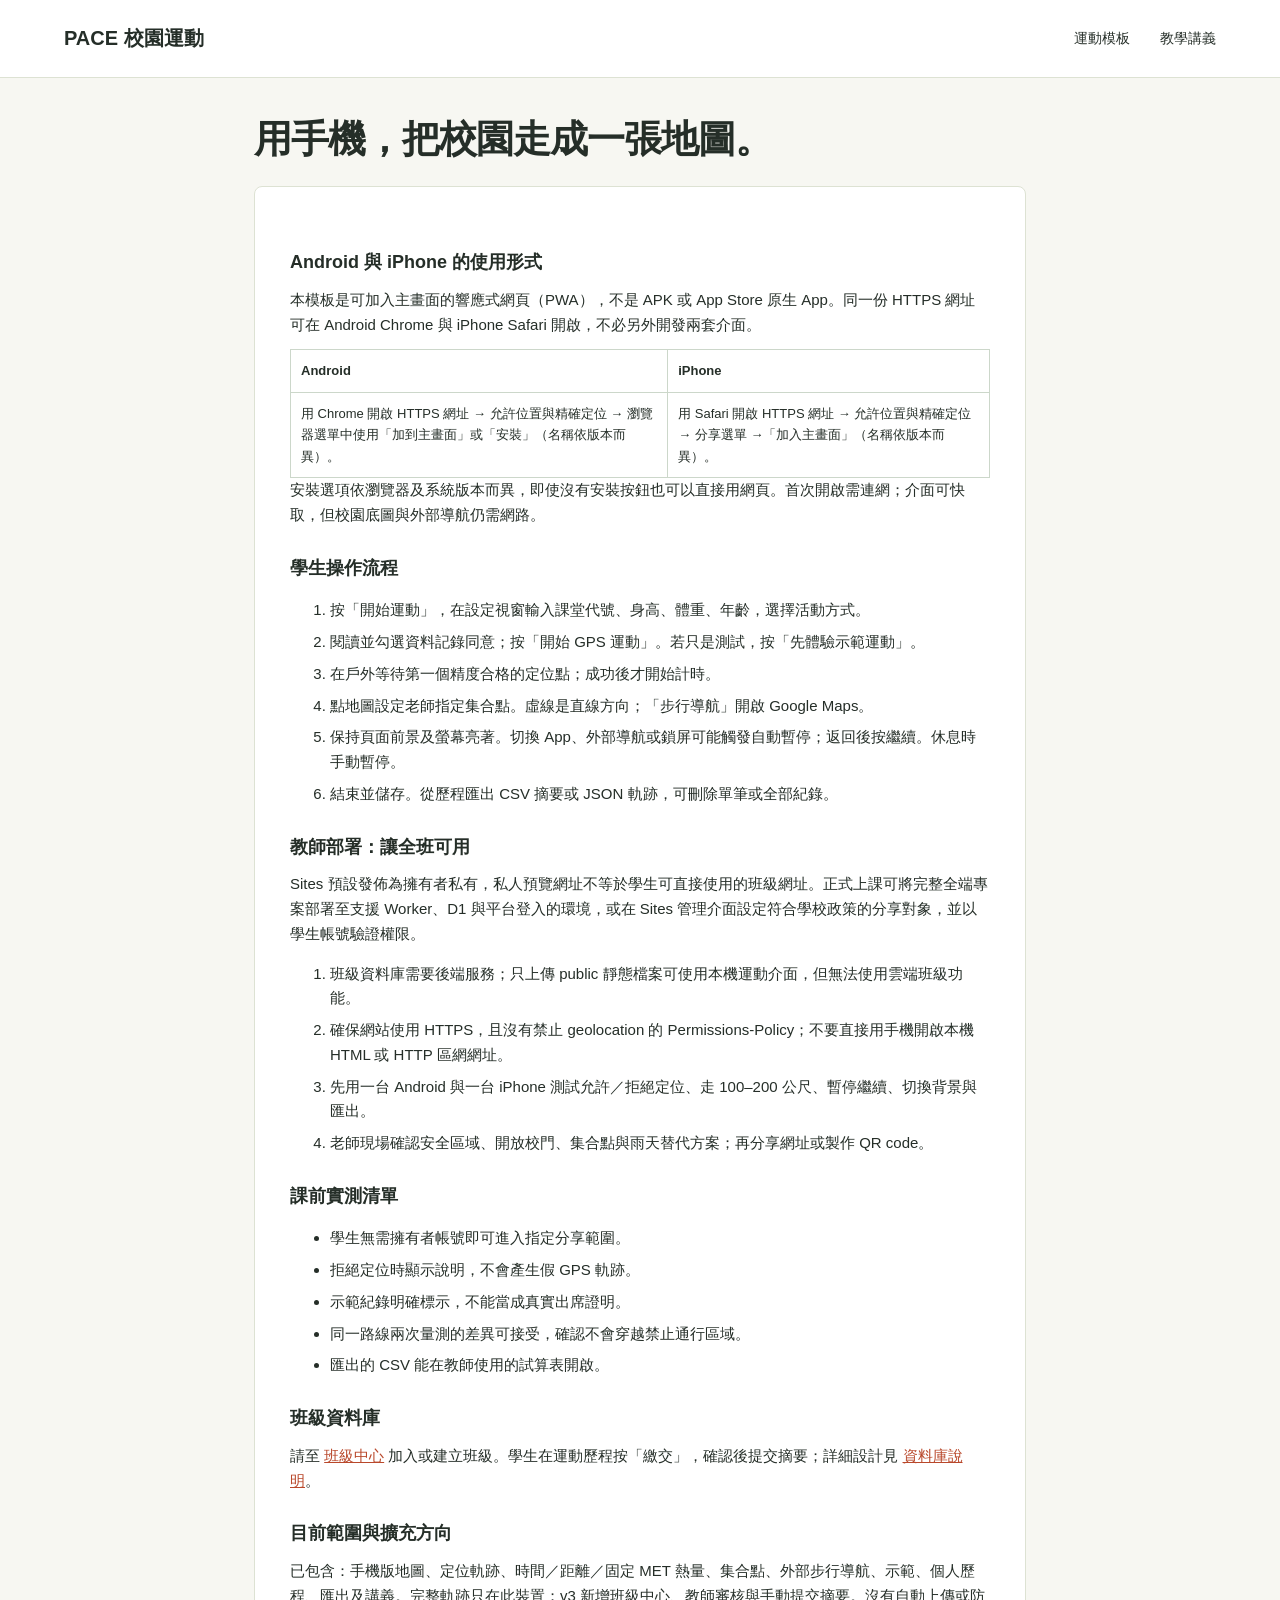
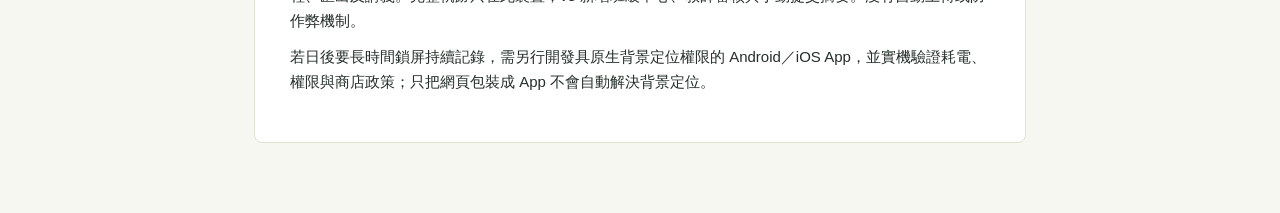
==== guide.html @ bc10df98 "Initial commit" ====
<!doctype html><html lang="zh-Hant"><head><meta charset="utf-8"><meta name="viewport" content="width=device-width,initial-scale=1"><link rel="stylesheet" href="document.css"><title>手機使用與部署說明｜校園動起來</title></head><body><header><a class="brand" href="./">PACE 校園運動</a><nav><a href="./">運動模板</a><a href="handout.html">教學講義</a></nav></header><main class="doc"><h1>用手機，把校園走成一張地圖。</h1><article><h2>Android 與 iPhone 的使用形式</h2><p>本模板是可加入主畫面的響應式網頁（PWA），不是 APK 或 App Store 原生 App。同一份 HTTPS 網址可在 Android Chrome 與 iPhone Safari 開啟，不必另外開發兩套介面。</p><table><tr><th>Android</th><th>iPhone</th></tr><tr><td>用 Chrome 開啟 HTTPS 網址 → 允許位置與精確定位 → 瀏覽器選單中使用「加到主畫面」或「安裝」（名稱依版本而異）。</td><td>用 Safari 開啟 HTTPS 網址 → 允許位置與精確定位 → 分享選單 →「加入主畫面」（名稱依版本而異）。</td></tr></table><p>安裝選項依瀏覽器及系統版本而異，即使沒有安裝按鈕也可以直接用網頁。首次開啟需連網；介面可快取，但校園底圖與外部導航仍需網路。</p><h2>學生操作流程</h2><ol><li>按「開始運動」，在設定視窗輸入課堂代號、身高、體重、年齡，選擇活動方式。</li><li>閱讀並勾選資料記錄同意；按「開始 GPS 運動」。若只是測試，按「先體驗示範運動」。</li><li>在戶外等待第一個精度合格的定位點；成功後才開始計時。</li><li>點地圖設定老師指定集合點。虛線是直線方向；「步行導航」開啟 Google Maps。</li><li>保持頁面前景及螢幕亮著。切換 App、外部導航或鎖屏可能觸發自動暫停；返回後按繼續。休息時手動暫停。</li><li>結束並儲存。從歷程匯出 CSV 摘要或 JSON 軌跡，可刪除單筆或全部紀錄。</li></ol><h2>教師部署：讓全班可用</h2><p>Sites 預設發佈為擁有者私有，私人預覽網址不等於學生可直接使用的班級網址。正式上課可將完整全端專案部署至支援 Worker、D1 與平台登入的環境，或在 Sites 管理介面設定符合學校政策的分享對象，並以學生帳號驗證權限。</p><ol><li>班級資料庫需要後端服務；只上傳 public 靜態檔案可使用本機運動介面，但無法使用雲端班級功能。</li><li>確保網站使用 HTTPS，且沒有禁止 geolocation 的 Permissions-Policy；不要直接用手機開啟本機 HTML 或 HTTP 區網網址。</li><li>先用一台 Android 與一台 iPhone 測試允許／拒絕定位、走 100–200 公尺、暫停繼續、切換背景與匯出。</li><li>老師現場確認安全區域、開放校門、集合點與雨天替代方案；再分享網址或製作 QR code。</li></ol><h2>課前實測清單</h2><ul><li>學生無需擁有者帳號即可進入指定分享範圍。</li><li>拒絕定位時顯示說明，不會產生假 GPS 軌跡。</li><li>示範紀錄明確標示，不能當成真實出席證明。</li><li>同一路線兩次量測的差異可接受，確認不會穿越禁止通行區域。</li><li>匯出的 CSV 能在教師使用的試算表開啟。</li></ul><h2>班級資料庫</h2><p>請至 <a href="classroom.html">班級中心</a> 加入或建立班級。學生在運動歷程按「繳交」，確認後提交摘要；詳細設計見 <a href="database.html">資料庫說明</a>。</p><h2>目前範圍與擴充方向</h2><p>已包含：手機版地圖、定位軌跡、時間／距離／固定 MET 熱量、集合點、外部步行導航、示範、個人歷程、匯出及講義。完整軌跡只在此裝置；v3 新增班級中心、教師審核與手動提交摘要。沒有自動上傳或防作弊機制。</p><p>若日後要長時間鎖屏持續記錄，需另行開發具原生背景定位權限的 Android／iOS App，並實機驗證耗電、權限與商店政策；只把網頁包裝成 App 不會自動解決背景定位。</p></article></main></body></html>
---- document.css ----
:root{--ink:#183e36;--muted:#697a74;--green:#155b49;--lime:#d9efaa;--border:#dde4df}*{box-sizing:border-box}html{scroll-behavior:smooth}body{margin:0;background:#f5f6f1;color:var(--ink);font:15px/1.65 -apple-system,BlinkMacSystemFont,"Noto Sans TC",sans-serif}button,input,select{font:inherit}button,a,input,select{-webkit-tap-highlight-color:transparent}a{color:inherit;text-decoration:none}button{cursor:pointer;border:1px solid var(--border);border-radius:9px;background:white;color:var(--ink);padding:10px 14px;font-weight:600}button:hover{background:#edf2e9}button:disabled{opacity:.4;cursor:default}button:focus-visible,a:focus-visible,input:focus-visible,select:focus-visible{outline:3px solid #86b888;outline-offset:3px}header{height:92px;border-bottom:1px solid var(--border);display:flex;align-items:center;justify-content:space-between;gap:28px;padding:0 5vw;background:#fff}.brand{display:flex;align-items:center;gap:12px;font-size:20px;font-weight:750}.brand small{display:block;font-size:9px;letter-spacing:1.8px;color:var(--muted)}.brandmark{width:43px;height:43px;background:var(--green);color:var(--lime);display:grid;place-items:center;border-radius:14px;font-size:32px}nav{display:flex;gap:30px;font-size:14px}nav a:hover{text-decoration:underline}.tag{font-size:11px;border:1px solid var(--border);border-radius:20px;padding:4px 10px;white-space:nowrap}main{max-width:1440px;margin:auto;padding:35px 5vw 0}.intro{display:flex;justify-content:space-between;gap:30px;align-items:center;margin-bottom:30px}.eyebrow{font-size:10px;letter-spacing:2px;font-weight:750;color:#678577;margin:0 0 8px}h1{font-size:clamp(25px,3vw,38px);letter-spacing:-1px;line-height:1.4;margin:0 0 10px}p{margin:0 0 12px}.intro p:not(.eyebrow){color:var(--muted);font-size:14px}.lesson{border-left:3px solid #a6c97a;padding-left:18px;min-width:230px}.lesson span,.lesson small{display:block;font-size:11px;color:var(--muted)}.lesson strong{display:block;font-size:19px;margin:3px 0}.workspace{display:grid;grid-template-columns:310px minmax(0,1fr);gap:22px;align-items:start}.panel{background:white;border:1px solid var(--border);border-radius:16px;padding:24px}.sectiontitle{display:flex;align-items:center;gap:10px;margin-bottom:22px}h2{font-size:18px;margin:0;font-weight:700}.sectiontitle .tag,.sectiontitle .smallbutton{margin-left:auto}.step{font-size:10px;font-weight:700;background:#eef2e9;padding:3px 8px;border-radius:5px}.setup{padding:22px}fieldset{border:0;padding:0;margin:0}label{display:block;font-size:13px;font-weight:600;margin-bottom:15px}label>span{font-size:10px;font-weight:400;color:var(--muted);margin-left:4px}input:not([type=checkbox]),select{width:100%;display:block;border:1px solid var(--border);background:#fafbf8;border-radius:8px;padding:10px 12px;color:var(--ink);margin-top:6px;min-height:44px}input:disabled,select:disabled{opacity:.6}.two{display:grid;grid-template-columns:1fr 1fr;gap:12px}.check{display:flex;align-items:flex-start;gap:6px;margin-top:18px}.check input{margin-top:4px;width:16px;height:16px;accent-color:var(--green)}.check span{font-size:11px;line-height:1.7}.primary{width:100%;background:var(--green);color:white;border-color:var(--green);padding:13px}.primary:hover{background:#0e493a}.controls{display:flex;gap:8px;margin-top:10px}.controls button{flex:1;font-size:12px;padding:10px 4px}.textbutton{display:block;padding:12px 0;border:0;background:none;font-size:11px;color:#5e776b;font-weight:500}.fine{font-size:10px;color:var(--muted);line-height:1.8}.hint{padding:14px;background:#f2f5e9;border-radius:9px;margin-top:18px}.hint strong{font-size:12px}.hint p{font-size:11px;color:var(--muted);margin:5px 0 0}.mapcard{padding:0;overflow:hidden}.mapheading{display:flex;justify-content:space-between;align-items:center;padding:18px 22px}.mapheading .eyebrow{font-size:8px;margin-bottom:3px}.mapheading h2{font-size:16px}.status{font-size:11px;background:#f1f4ec;padding:5px 10px;border-radius:20px}#map{height:358px;background:#e7ecdf;z-index:1}.maptoolbar{display:flex;gap:6px;padding:10px 16px;border-bottom:1px solid var(--border)}.maptoolbar button{font-size:11px;padding:6px 10px}.mapnote{display:flex;gap:8px;align-items:center;padding:12px 18px;font-size:11px;color:var(--muted);flex-wrap:wrap}.mapnote a{margin-left:auto;color:var(--green);font-weight:700}.dot{background:#78a34f;border-radius:50%;width:7px;height:7px}.metrics{display:grid;grid-template-columns:repeat(4,1fr);gap:10px;margin-top:16px}.metrics article{background:white;border:1px solid var(--border);border-radius:12px;padding:17px 15px}.metrics article>span{font-size:11px;color:var(--muted)}.metrics strong{display:block;font-size:30px;font-weight:650;letter-spacing:-1px;white-space:nowrap;font-variant-numeric:tabular-nums}.metrics b{font-weight:650}.metrics em{font-size:11px;font-style:normal;font-weight:400;letter-spacing:0;margin-left:4px}.metrics small{font-size:9px;color:var(--muted)}.sessionnote{background:#e9efdf;border-radius:8px;padding:12px 16px;font-size:12px;margin-top:14px}.miniinfo{display:flex;justify-content:space-between;padding:12px 2px;font-size:10px;color:var(--muted)}.bottomgrid{display:grid;grid-template-columns:1.6fr 1fr;gap:22px;margin:25px 0}.smallbutton{font-size:11px;padding:5px 10px}.empty{padding:28px 10px;text-align:center;color:var(--muted);font-size:13px}.empty strong{display:block;font-size:28px;color:#a2b39b;margin-bottom:5px}.record{padding:14px 0;border-bottom:1px solid var(--border);display:flex;align-items:center;gap:12px}.record div{flex:1}.record strong{font-size:13px}.record small{display:block;font-size:11px;color:var(--muted)}.record button{padding:6px 8px;font-size:11px}.learn{background:#e8efdc;position:relative}.learn h2{font-size:25px;line-height:1.5;margin-bottom:12px}.learn p:not(.eyebrow){font-size:12px;max-width:320px;color:var(--muted)}.learnlink{display:flex;justify-content:space-between;border-bottom:1px solid #bbcbaa;padding-bottom:10px;font-size:13px;font-weight:650}footer{padding:20px 0 28px;color:#7e8d82;font-size:10px;border-top:1px solid var(--border)}footer span{float:right}footer p{margin-top:8px;max-width:850px}.doc{max-width:900px;padding-bottom:50px}.doc article{background:white;border:1px solid var(--border);border-radius:14px;padding:35px;margin:20px 0}.doc h2{margin:26px 0 10px}.doc h3{font-size:16px}.doc a{color:#157a65;text-decoration:underline}.doc li{margin:7px 0}.doc table{border-collapse:collapse;width:100%;font-size:13px}.doc th,.doc td{border:1px solid #ccd7ca;padding:10px;text-align:left}.doc .formula{padding:18px;background:#eef3e6;border-radius:9px;font-family:monospace}.diagram{display:flex;flex-wrap:wrap;gap:10px;align-items:center;margin:20px 0}.diagram span{background:#edf2e5;padding:12px;border-radius:8px}.answer{border-bottom:1px solid #b9c6b8;min-height:48px}.leaflet-container{font-family:inherit}.map-fallback{padding:25px;color:#6c705e}@media(max-width:1100px){main{padding-left:3vw;padding-right:3vw}.workspace{grid-template-columns:280px minmax(0,1fr)}.metrics{grid-template-columns:repeat(2,1fr)}.desktop{display:none}}@media(max-width:700px){header{height:auto;min-height:82px;padding:15px 5vw;flex-wrap:wrap;gap:14px}.brand{font-size:18px}nav{gap:22px;font-size:12px;width:100%}.intro{display:block}.intro h1{font-size:27px}.lesson{margin-top:20px}.workspace{display:flex;flex-direction:column}.setup,.live{width:100%}.setup{padding:20px}.setup .two{grid-template-columns:1fr 1fr}.intro{margin-bottom:22px}main{padding:26px 4vw 0}.mapheading{padding:16px 12px}.mapheading h2{font-size:14px}.status{font-size:9px}#map{height:350px}.metrics{gap:10px}.metrics strong{font-size:32px}.bottomgrid{grid-template-columns:1fr}.miniinfo{font-size:9px;gap:8px}.doc article{padding:20px}.doc table{font-size:11px}.doc td,.doc th{padding:7px}footer span{float:none;display:block;margin-top:8px}}@media print{header,nav,.noprint{display:none!important}body{background:white;color:#111;font-size:11pt}.doc{max-width:none;padding:0}.doc article{border:0;padding:0;margin:0}.doc h2{break-after:avoid}.doc table,.formula,.diagram{break-inside:avoid}a{color:#111!important}footer{display:none}@page{size:A4;margin:18mm}}
/* PACE document theme */
:root{--ink:#252e28;--muted:#79816f;--green:#d95432;--lime:#f5f6ef;--border:#dde2d3}body{background:#f7f7f2}.doc h1{letter-spacing:-1px}.doc article{border-radius:8px}.doc a{color:#b9482b}.doc .formula{background:#edf0e5}.brandmark{background:#252e28}header{height:78px}
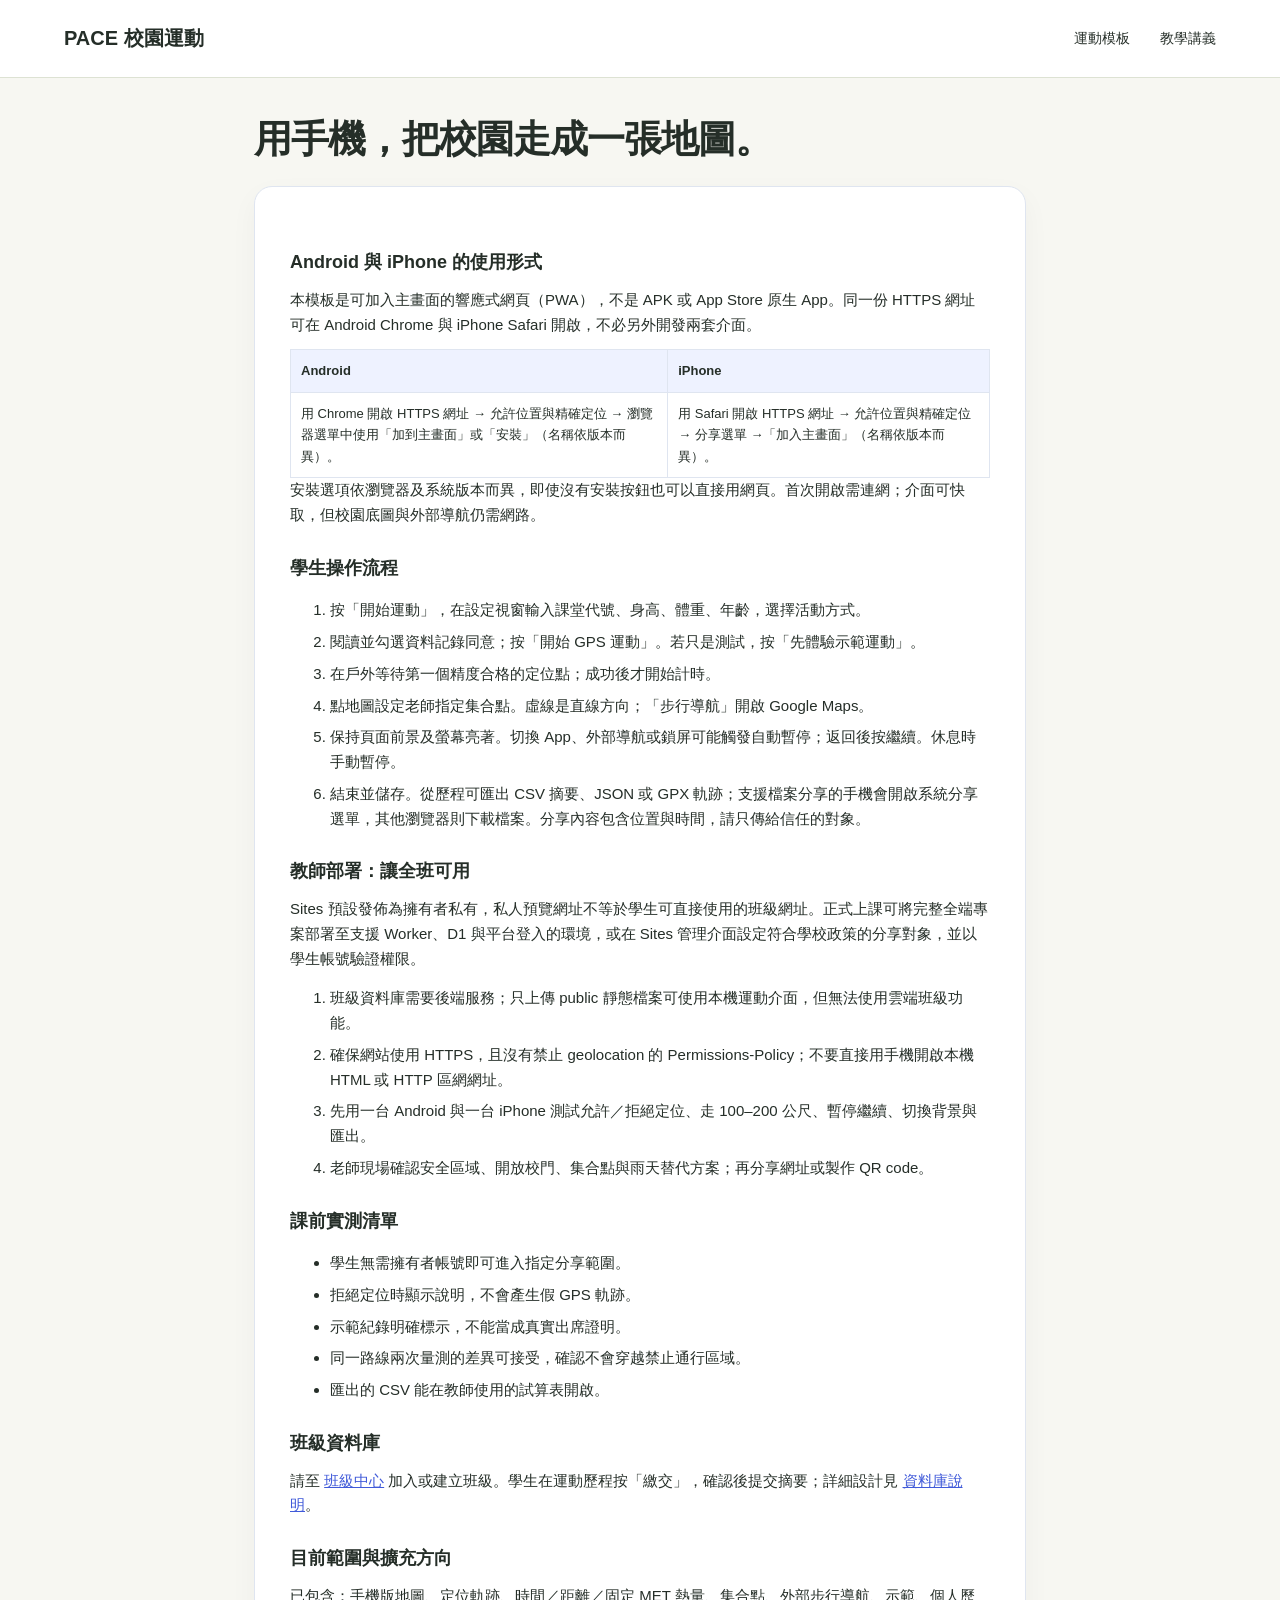
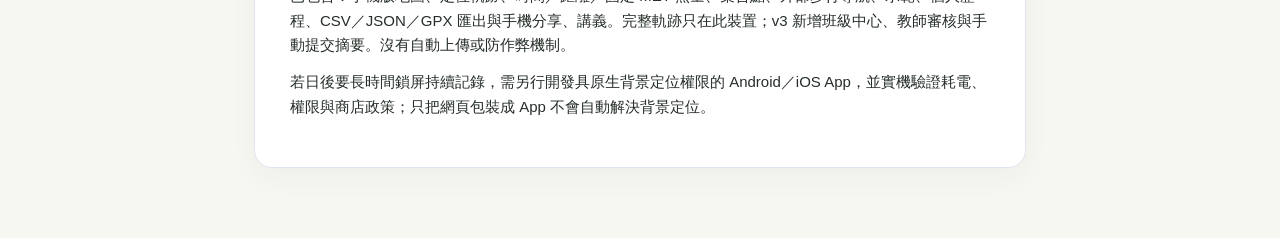
==== commit 31537af3: "Add mobile exports and presentation themes" ====
--- a/guide.html
+++ b/guide.html
@@ -1 +1 @@
-<!doctype html><html lang="zh-Hant"><head><meta charset="utf-8"><meta name="viewport" content="width=device-width,initial-scale=1"><link rel="stylesheet" href="document.css"><title>手機使用與部署說明｜校園動起來</title></head><body><header><a class="brand" href="./">PACE 校園運動</a><nav><a href="./">運動模板</a><a href="handout.html">教學講義</a></nav></header><main class="doc"><h1>用手機，把校園走成一張地圖。</h1><article><h2>Android 與 iPhone 的使用形式</h2><p>本模板是可加入主畫面的響應式網頁（PWA），不是 APK 或 App Store 原生 App。同一份 HTTPS 網址可在 Android Chrome 與 iPhone Safari 開啟，不必另外開發兩套介面。</p><table><tr><th>Android</th><th>iPhone</th></tr><tr><td>用 Chrome 開啟 HTTPS 網址 → 允許位置與精確定位 → 瀏覽器選單中使用「加到主畫面」或「安裝」（名稱依版本而異）。</td><td>用 Safari 開啟 HTTPS 網址 → 允許位置與精確定位 → 分享選單 →「加入主畫面」（名稱依版本而異）。</td></tr></table><p>安裝選項依瀏覽器及系統版本而異，即使沒有安裝按鈕也可以直接用網頁。首次開啟需連網；介面可快取，但校園底圖與外部導航仍需網路。</p><h2>學生操作流程</h2><ol><li>按「開始運動」，在設定視窗輸入課堂代號、身高、體重、年齡，選擇活動方式。</li><li>閱讀並勾選資料記錄同意；按「開始 GPS 運動」。若只是測試，按「先體驗示範運動」。</li><li>在戶外等待第一個精度合格的定位點；成功後才開始計時。</li><li>點地圖設定老師指定集合點。虛線是直線方向；「步行導航」開啟 Google Maps。</li><li>保持頁面前景及螢幕亮著。切換 App、外部導航或鎖屏可能觸發自動暫停；返回後按繼續。休息時手動暫停。</li><li>結束並儲存。從歷程匯出 CSV 摘要或 JSON 軌跡，可刪除單筆或全部紀錄。</li></ol><h2>教師部署：讓全班可用</h2><p>Sites 預設發佈為擁有者私有，私人預覽網址不等於學生可直接使用的班級網址。正式上課可將完整全端專案部署至支援 Worker、D1 與平台登入的環境，或在 Sites 管理介面設定符合學校政策的分享對象，並以學生帳號驗證權限。</p><ol><li>班級資料庫需要後端服務；只上傳 public 靜態檔案可使用本機運動介面，但無法使用雲端班級功能。</li><li>確保網站使用 HTTPS，且沒有禁止 geolocation 的 Permissions-Policy；不要直接用手機開啟本機 HTML 或 HTTP 區網網址。</li><li>先用一台 Android 與一台 iPhone 測試允許／拒絕定位、走 100–200 公尺、暫停繼續、切換背景與匯出。</li><li>老師現場確認安全區域、開放校門、集合點與雨天替代方案；再分享網址或製作 QR code。</li></ol><h2>課前實測清單</h2><ul><li>學生無需擁有者帳號即可進入指定分享範圍。</li><li>拒絕定位時顯示說明，不會產生假 GPS 軌跡。</li><li>示範紀錄明確標示，不能當成真實出席證明。</li><li>同一路線兩次量測的差異可接受，確認不會穿越禁止通行區域。</li><li>匯出的 CSV 能在教師使用的試算表開啟。</li></ul><h2>班級資料庫</h2><p>請至 <a href="classroom.html">班級中心</a> 加入或建立班級。學生在運動歷程按「繳交」，確認後提交摘要；詳細設計見 <a href="database.html">資料庫說明</a>。</p><h2>目前範圍與擴充方向</h2><p>已包含：手機版地圖、定位軌跡、時間／距離／固定 MET 熱量、集合點、外部步行導航、示範、個人歷程、匯出及講義。完整軌跡只在此裝置；v3 新增班級中心、教師審核與手動提交摘要。沒有自動上傳或防作弊機制。</p><p>若日後要長時間鎖屏持續記錄，需另行開發具原生背景定位權限的 Android／iOS App，並實機驗證耗電、權限與商店政策；只把網頁包裝成 App 不會自動解決背景定位。</p></article></main></body></html>
+<!doctype html><html lang="zh-Hant"><head><meta charset="utf-8"><meta name="viewport" content="width=device-width,initial-scale=1"><link rel="stylesheet" href="document.css"><title>手機使用與部署說明｜校園動起來</title></head><body><header><a class="brand" href="./">PACE 校園運動</a><nav><a href="./">運動模板</a><a href="handout.html">教學講義</a></nav></header><main class="doc"><h1>用手機，把校園走成一張地圖。</h1><article><h2>Android 與 iPhone 的使用形式</h2><p>本模板是可加入主畫面的響應式網頁（PWA），不是 APK 或 App Store 原生 App。同一份 HTTPS 網址可在 Android Chrome 與 iPhone Safari 開啟，不必另外開發兩套介面。</p><table><tr><th>Android</th><th>iPhone</th></tr><tr><td>用 Chrome 開啟 HTTPS 網址 → 允許位置與精確定位 → 瀏覽器選單中使用「加到主畫面」或「安裝」（名稱依版本而異）。</td><td>用 Safari 開啟 HTTPS 網址 → 允許位置與精確定位 → 分享選單 →「加入主畫面」（名稱依版本而異）。</td></tr></table><p>安裝選項依瀏覽器及系統版本而異，即使沒有安裝按鈕也可以直接用網頁。首次開啟需連網；介面可快取，但校園底圖與外部導航仍需網路。</p><h2>學生操作流程</h2><ol><li>按「開始運動」，在設定視窗輸入課堂代號、身高、體重、年齡，選擇活動方式。</li><li>閱讀並勾選資料記錄同意；按「開始 GPS 運動」。若只是測試，按「先體驗示範運動」。</li><li>在戶外等待第一個精度合格的定位點；成功後才開始計時。</li><li>點地圖設定老師指定集合點。虛線是直線方向；「步行導航」開啟 Google Maps。</li><li>保持頁面前景及螢幕亮著。切換 App、外部導航或鎖屏可能觸發自動暫停；返回後按繼續。休息時手動暫停。</li><li>結束並儲存。從歷程可匯出 CSV 摘要、JSON 或 GPX 軌跡；支援檔案分享的手機會開啟系統分享選單，其他瀏覽器則下載檔案。分享內容包含位置與時間，請只傳給信任的對象。</li></ol><h2>教師部署：讓全班可用</h2><p>Sites 預設發佈為擁有者私有，私人預覽網址不等於學生可直接使用的班級網址。正式上課可將完整全端專案部署至支援 Worker、D1 與平台登入的環境，或在 Sites 管理介面設定符合學校政策的分享對象，並以學生帳號驗證權限。</p><ol><li>班級資料庫需要後端服務；只上傳 public 靜態檔案可使用本機運動介面，但無法使用雲端班級功能。</li><li>確保網站使用 HTTPS，且沒有禁止 geolocation 的 Permissions-Policy；不要直接用手機開啟本機 HTML 或 HTTP 區網網址。</li><li>先用一台 Android 與一台 iPhone 測試允許／拒絕定位、走 100–200 公尺、暫停繼續、切換背景與匯出。</li><li>老師現場確認安全區域、開放校門、集合點與雨天替代方案；再分享網址或製作 QR code。</li></ol><h2>課前實測清單</h2><ul><li>學生無需擁有者帳號即可進入指定分享範圍。</li><li>拒絕定位時顯示說明，不會產生假 GPS 軌跡。</li><li>示範紀錄明確標示，不能當成真實出席證明。</li><li>同一路線兩次量測的差異可接受，確認不會穿越禁止通行區域。</li><li>匯出的 CSV 能在教師使用的試算表開啟。</li></ul><h2>班級資料庫</h2><p>請至 <a href="classroom.html">班級中心</a> 加入或建立班級。學生在運動歷程按「繳交」，確認後提交摘要；詳細設計見 <a href="database.html">資料庫說明</a>。</p><h2>目前範圍與擴充方向</h2><p>已包含：手機版地圖、定位軌跡、時間／距離／固定 MET 熱量、集合點、外部步行導航、示範、個人歷程、CSV／JSON／GPX 匯出與手機分享、講義。完整軌跡只在此裝置；v3 新增班級中心、教師審核與手動提交摘要。沒有自動上傳或防作弊機制。</p><p>若日後要長時間鎖屏持續記錄，需另行開發具原生背景定位權限的 Android／iOS App，並實機驗證耗電、權限與商店政策；只把網頁包裝成 App 不會自動解決背景定位。</p></article></main></body></html>
--- a/document.css
+++ b/document.css
@@ -1,3 +1,25 @@
-:root{--ink:#183e36;--muted:#697a74;--green:#155b49;--lime:#d9efaa;--border:#dde4df}*{box-sizing:border-box}html{scroll-behavior:smooth}body{margin:0;background:#f5f6f1;color:var(--ink);font:15px/1.65 -apple-system,BlinkMacSystemFont,"Noto Sans TC",sans-serif}button,input,select{font:inherit}button,a,input,select{-webkit-tap-highlight-color:transparent}a{color:inherit;text-decoration:none}button{cursor:pointer;border:1px solid var(--border);border-radius:9px;background:white;color:var(--ink);padding:10px 14px;font-weight:600}button:hover{background:#edf2e9}button:disabled{opacity:.4;cursor:default}button:focus-visible,a:focus-visible,input:focus-visible,select:focus-visible{outline:3px solid #86b888;outline-offset:3px}header{height:92px;border-bottom:1px solid var(--border);display:flex;align-items:center;justify-content:space-between;gap:28px;padding:0 5vw;background:#fff}.brand{display:flex;align-items:center;gap:12px;font-size:20px;font-weight:750}.brand small{display:block;font-size:9px;letter-spacing:1.8px;color:var(--muted)}.brandmark{width:43px;height:43px;background:var(--green);color:var(--lime);display:grid;place-items:center;border-radius:14px;font-size:32px}nav{display:flex;gap:30px;font-size:14px}nav a:hover{text-decoration:underline}.tag{font-size:11px;border:1px solid var(--border);border-radius:20px;padding:4px 10px;white-space:nowrap}main{max-width:1440px;margin:auto;padding:35px 5vw 0}.intro{display:flex;justify-content:space-between;gap:30px;align-items:center;margin-bottom:30px}.eyebrow{font-size:10px;letter-spacing:2px;font-weight:750;color:#678577;margin:0 0 8px}h1{font-size:clamp(25px,3vw,38px);letter-spacing:-1px;line-height:1.4;margin:0 0 10px}p{margin:0 0 12px}.intro p:not(.eyebrow){color:var(--muted);font-size:14px}.lesson{border-left:3px solid #a6c97a;padding-left:18px;min-width:230px}.lesson span,.lesson small{display:block;font-size:11px;color:var(--muted)}.lesson strong{display:block;font-size:19px;margin:3px 0}.workspace{display:grid;grid-template-columns:310px minmax(0,1fr);gap:22px;align-items:start}.panel{background:white;border:1px solid var(--border);border-radius:16px;padding:24px}.sectiontitle{display:flex;align-items:center;gap:10px;margin-bottom:22px}h2{font-size:18px;margin:0;font-weight:700}.sectiontitle .tag,.sectiontitle .smallbutton{margin-left:auto}.step{font-size:10px;font-weight:700;background:#eef2e9;padding:3px 8px;border-radius:5px}.setup{padding:22px}fieldset{border:0;padding:0;margin:0}label{display:block;font-size:13px;font-weight:600;margin-bottom:15px}label>span{font-size:10px;font-weight:400;color:var(--muted);margin-left:4px}input:not([type=checkbox]),select{width:100%;display:block;border:1px solid var(--border);background:#fafbf8;border-radius:8px;padding:10px 12px;color:var(--ink);margin-top:6px;min-height:44px}input:disabled,select:disabled{opacity:.6}.two{display:grid;grid-template-columns:1fr 1fr;gap:12px}.check{display:flex;align-items:flex-start;gap:6px;margin-top:18px}.check input{margin-top:4px;width:16px;height:16px;accent-color:var(--green)}.check span{font-size:11px;line-height:1.7}.primary{width:100%;background:var(--green);color:white;border-color:var(--green);padding:13px}.primary:hover{background:#0e493a}.controls{display:flex;gap:8px;margin-top:10px}.controls button{flex:1;font-size:12px;padding:10px 4px}.textbutton{display:block;padding:12px 0;border:0;background:none;font-size:11px;color:#5e776b;font-weight:500}.fine{font-size:10px;color:var(--muted);line-height:1.8}.hint{padding:14px;background:#f2f5e9;border-radius:9px;margin-top:18px}.hint strong{font-size:12px}.hint p{font-size:11px;color:var(--muted);margin:5px 0 0}.mapcard{padding:0;overflow:hidden}.mapheading{display:flex;justify-content:space-between;align-items:center;padding:18px 22px}.mapheading .eyebrow{font-size:8px;margin-bottom:3px}.mapheading h2{font-size:16px}.status{font-size:11px;background:#f1f4ec;padding:5px 10px;border-radius:20px}#map{height:358px;background:#e7ecdf;z-index:1}.maptoolbar{display:flex;gap:6px;padding:10px 16px;border-bottom:1px solid var(--border)}.maptoolbar button{font-size:11px;padding:6px 10px}.mapnote{display:flex;gap:8px;align-items:center;padding:12px 18px;font-size:11px;color:var(--muted);flex-wrap:wrap}.mapnote a{margin-left:auto;color:var(--green);font-weight:700}.dot{background:#78a34f;border-radius:50%;width:7px;height:7px}.metrics{display:grid;grid-template-columns:repeat(4,1fr);gap:10px;margin-top:16px}.metrics article{background:white;border:1px solid var(--border);border-radius:12px;padding:17px 15px}.metrics article>span{font-size:11px;color:var(--muted)}.metrics strong{display:block;font-size:30px;font-weight:650;letter-spacing:-1px;white-space:nowrap;font-variant-numeric:tabular-nums}.metrics b{font-weight:650}.metrics em{font-size:11px;font-style:normal;font-weight:400;letter-spacing:0;margin-left:4px}.metrics small{font-size:9px;color:var(--muted)}.sessionnote{background:#e9efdf;border-radius:8px;padding:12px 16px;font-size:12px;margin-top:14px}.miniinfo{display:flex;justify-content:space-between;padding:12px 2px;font-size:10px;color:var(--muted)}.bottomgrid{display:grid;grid-template-columns:1.6fr 1fr;gap:22px;margin:25px 0}.smallbutton{font-size:11px;padding:5px 10px}.empty{padding:28px 10px;text-align:center;color:var(--muted);font-size:13px}.empty strong{display:block;font-size:28px;color:#a2b39b;margin-bottom:5px}.record{padding:14px 0;border-bottom:1px solid var(--border);display:flex;align-items:center;gap:12px}.record div{flex:1}.record strong{font-size:13px}.record small{display:block;font-size:11px;color:var(--muted)}.record button{padding:6px 8px;font-size:11px}.learn{background:#e8efdc;position:relative}.learn h2{font-size:25px;line-height:1.5;margin-bottom:12px}.learn p:not(.eyebrow){font-size:12px;max-width:320px;color:var(--muted)}.learnlink{display:flex;justify-content:space-between;border-bottom:1px solid #bbcbaa;padding-bottom:10px;font-size:13px;font-weight:650}footer{padding:20px 0 28px;color:#7e8d82;font-size:10px;border-top:1px solid var(--border)}footer span{float:right}footer p{margin-top:8px;max-width:850px}.doc{max-width:900px;padding-bottom:50px}.doc article{background:white;border:1px solid var(--border);border-radius:14px;padding:35px;margin:20px 0}.doc h2{margin:26px 0 10px}.doc h3{font-size:16px}.doc a{color:#157a65;text-decoration:underline}.doc li{margin:7px 0}.doc table{border-collapse:collapse;width:100%;font-size:13px}.doc th,.doc td{border:1px solid #ccd7ca;padding:10px;text-align:left}.doc .formula{padding:18px;background:#eef3e6;border-radius:9px;font-family:monospace}.diagram{display:flex;flex-wrap:wrap;gap:10px;align-items:center;margin:20px 0}.diagram span{background:#edf2e5;padding:12px;border-radius:8px}.answer{border-bottom:1px solid #b9c6b8;min-height:48px}.leaflet-container{font-family:inherit}.map-fallback{padding:25px;color:#6c705e}@media(max-width:1100px){main{padding-left:3vw;padding-right:3vw}.workspace{grid-template-columns:280px minmax(0,1fr)}.metrics{grid-template-columns:repeat(2,1fr)}.desktop{display:none}}@media(max-width:700px){header{height:auto;min-height:82px;padding:15px 5vw;flex-wrap:wrap;gap:14px}.brand{font-size:18px}nav{gap:22px;font-size:12px;width:100%}.intro{display:block}.intro h1{font-size:27px}.lesson{margin-top:20px}.workspace{display:flex;flex-direction:column}.setup,.live{width:100%}.setup{padding:20px}.setup .two{grid-template-columns:1fr 1fr}.intro{margin-bottom:22px}main{padding:26px 4vw 0}.mapheading{padding:16px 12px}.mapheading h2{font-size:14px}.status{font-size:9px}#map{height:350px}.metrics{gap:10px}.metrics strong{font-size:32px}.bottomgrid{grid-template-columns:1fr}.miniinfo{font-size:9px;gap:8px}.doc article{padding:20px}.doc table{font-size:11px}.doc td,.doc th{padding:7px}footer span{float:none;display:block;margin-top:8px}}@media print{header,nav,.noprint{display:none!important}body{background:white;color:#111;font-size:11pt}.doc{max-width:none;padding:0}.doc article{border:0;padding:0;margin:0}.doc h2{break-after:avoid}.doc table,.formula,.diagram{break-inside:avoid}a{color:#111!important}footer{display:none}@page{size:A4;margin:18mm}}
+:root{--ink:#17213a;--muted:#69758c;--green:#405ad9;--lime:#d6f46e;--border:#dfe5f0}*{box-sizing:border-box}html{scroll-behavior:smooth}body{margin:0;background:#f1f4fa;color:var(--ink);font:15px/1.65 -apple-system,BlinkMacSystemFont,"Noto Sans TC",sans-serif}button,input,select{font:inherit}button,a,input,select{-webkit-tap-highlight-color:transparent}a{color:inherit;text-decoration:none}button{cursor:pointer;border:1px solid var(--border);border-radius:9px;background:white;color:var(--ink);padding:10px 14px;font-weight:600}button:hover{background:#edf2e9}button:disabled{opacity:.4;cursor:default}button:focus-visible,a:focus-visible,input:focus-visible,select:focus-visible{outline:3px solid #86b888;outline-offset:3px}header{height:92px;border-bottom:1px solid var(--border);display:flex;align-items:center;justify-content:space-between;gap:28px;padding:0 5vw;background:#fff}.brand{display:flex;align-items:center;gap:12px;font-size:20px;font-weight:750}.brand small{display:block;font-size:9px;letter-spacing:1.8px;color:var(--muted)}.brandmark{width:43px;height:43px;background:var(--green);color:var(--lime);display:grid;place-items:center;border-radius:14px;font-size:32px}nav{display:flex;gap:30px;font-size:14px}nav a:hover{text-decoration:underline}.tag{font-size:11px;border:1px solid var(--border);border-radius:20px;padding:4px 10px;white-space:nowrap}main{max-width:1440px;margin:auto;padding:35px 5vw 0}.intro{display:flex;justify-content:space-between;gap:30px;align-items:center;margin-bottom:30px}.eyebrow{font-size:10px;letter-spacing:2px;font-weight:750;color:#678577;margin:0 0 8px}h1{font-size:clamp(25px,3vw,38px);letter-spacing:-1px;line-height:1.4;margin:0 0 10px}p{margin:0 0 12px}.intro p:not(.eyebrow){color:var(--muted);font-size:14px}.lesson{border-left:3px solid #a6c97a;padding-left:18px;min-width:230px}.lesson span,.lesson small{display:block;font-size:11px;color:var(--muted)}.lesson strong{display:block;font-size:19px;margin:3px 0}.workspace{display:grid;grid-template-columns:310px minmax(0,1fr);gap:22px;align-items:start}.panel{background:white;border:1px solid var(--border);border-radius:16px;padding:24px}.sectiontitle{display:flex;align-items:center;gap:10px;margin-bottom:22px}h2{font-size:18px;margin:0;font-weight:700}.sectiontitle .tag,.sectiontitle .smallbutton{margin-left:auto}.step{font-size:10px;font-weight:700;background:#eef2e9;padding:3px 8px;border-radius:5px}.setup{padding:22px}fieldset{border:0;padding:0;margin:0}label{display:block;font-size:13px;font-weight:600;margin-bottom:15px}label>span{font-size:10px;font-weight:400;color:var(--muted);margin-left:4px}input:not([type=checkbox]),select{width:100%;display:block;border:1px solid var(--border);background:#fafbf8;border-radius:8px;padding:10px 12px;color:var(--ink);margin-top:6px;min-height:44px}input:disabled,select:disabled{opacity:.6}.two{display:grid;grid-template-columns:1fr 1fr;gap:12px}.check{display:flex;align-items:flex-start;gap:6px;margin-top:18px}.check input{margin-top:4px;width:16px;height:16px;accent-color:var(--green)}.check span{font-size:11px;line-height:1.7}.primary{width:100%;background:var(--green);color:white;border-color:var(--green);padding:13px}.primary:hover{background:#0e493a}.controls{display:flex;gap:8px;margin-top:10px}.controls button{flex:1;font-size:12px;padding:10px 4px}.textbutton{display:block;padding:12px 0;border:0;background:none;font-size:11px;color:#5e776b;font-weight:500}.fine{font-size:10px;color:var(--muted);line-height:1.8}.hint{padding:14px;background:#f2f5e9;border-radius:9px;margin-top:18px}.hint strong{font-size:12px}.hint p{font-size:11px;color:var(--muted);margin:5px 0 0}.mapcard{padding:0;overflow:hidden}.mapheading{display:flex;justify-content:space-between;align-items:center;padding:18px 22px}.mapheading .eyebrow{font-size:8px;margin-bottom:3px}.mapheading h2{font-size:16px}.status{font-size:11px;background:#f1f4ec;padding:5px 10px;border-radius:20px}#map{height:358px;background:#e7ecdf;z-index:1}.maptoolbar{display:flex;gap:6px;padding:10px 16px;border-bottom:1px solid var(--border)}.maptoolbar button{font-size:11px;padding:6px 10px}.mapnote{display:flex;gap:8px;align-items:center;padding:12px 18px;font-size:11px;color:var(--muted);flex-wrap:wrap}.mapnote a{margin-left:auto;color:var(--green);font-weight:700}.dot{background:#78a34f;border-radius:50%;width:7px;height:7px}.metrics{display:grid;grid-template-columns:repeat(4,1fr);gap:10px;margin-top:16px}.metrics article{background:white;border:1px solid var(--border);border-radius:12px;padding:17px 15px}.metrics article>span{font-size:11px;color:var(--muted)}.metrics strong{display:block;font-size:30px;font-weight:650;letter-spacing:-1px;white-space:nowrap;font-variant-numeric:tabular-nums}.metrics b{font-weight:650}.metrics em{font-size:11px;font-style:normal;font-weight:400;letter-spacing:0;margin-left:4px}.metrics small{font-size:9px;color:var(--muted)}.sessionnote{background:#e9efdf;border-radius:8px;padding:12px 16px;font-size:12px;margin-top:14px}.miniinfo{display:flex;justify-content:space-between;padding:12px 2px;font-size:10px;color:var(--muted)}.bottomgrid{display:grid;grid-template-columns:1.6fr 1fr;gap:22px;margin:25px 0}.smallbutton{font-size:11px;padding:5px 10px}.empty{padding:28px 10px;text-align:center;color:var(--muted);font-size:13px}.empty strong{display:block;font-size:28px;color:#a2b39b;margin-bottom:5px}.record{padding:14px 0;border-bottom:1px solid var(--border);display:flex;align-items:center;gap:12px}.record div{flex:1}.record strong{font-size:13px}.record small{display:block;font-size:11px;color:var(--muted)}.record button{padding:6px 8px;font-size:11px}.learn{background:#e8efdc;position:relative}.learn h2{font-size:25px;line-height:1.5;margin-bottom:12px}.learn p:not(.eyebrow){font-size:12px;max-width:320px;color:var(--muted)}.learnlink{display:flex;justify-content:space-between;border-bottom:1px solid #bbcbaa;padding-bottom:10px;font-size:13px;font-weight:650}footer{padding:20px 0 28px;color:#7e8d82;font-size:10px;border-top:1px solid var(--border)}footer span{float:right}footer p{margin-top:8px;max-width:850px}.doc{max-width:900px;padding-bottom:50px}.doc article{background:white;border:1px solid var(--border);border-radius:14px;padding:35px;margin:20px 0}.doc h2{margin:26px 0 10px}.doc h3{font-size:16px}.doc a{color:#157a65;text-decoration:underline}.doc li{margin:7px 0}.doc table{border-collapse:collapse;width:100%;font-size:13px}.doc th,.doc td{border:1px solid #ccd7ca;padding:10px;text-align:left}.doc .formula{padding:18px;background:#eef3e6;border-radius:9px;font-family:monospace}.diagram{display:flex;flex-wrap:wrap;gap:10px;align-items:center;margin:20px 0}.diagram span{background:#edf2e5;padding:12px;border-radius:8px}.answer{border-bottom:1px solid #b9c6b8;min-height:48px}.leaflet-container{font-family:inherit}.map-fallback{padding:25px;color:#6c705e}@media(max-width:1100px){main{padding-left:3vw;padding-right:3vw}.workspace{grid-template-columns:280px minmax(0,1fr)}.metrics{grid-template-columns:repeat(2,1fr)}.desktop{display:none}}@media(max-width:700px){header{height:auto;min-height:82px;padding:15px 5vw;flex-wrap:wrap;gap:14px}.brand{font-size:18px}nav{gap:22px;font-size:12px;width:100%}.intro{display:block}.intro h1{font-size:27px}.lesson{margin-top:20px}.workspace{display:flex;flex-direction:column}.setup,.live{width:100%}.setup{padding:20px}.setup .two{grid-template-columns:1fr 1fr}.intro{margin-bottom:22px}main{padding:26px 4vw 0}.mapheading{padding:16px 12px}.mapheading h2{font-size:14px}.status{font-size:9px}#map{height:350px}.metrics{gap:10px}.metrics strong{font-size:32px}.bottomgrid{grid-template-columns:1fr}.miniinfo{font-size:9px;gap:8px}.doc article{padding:20px}.doc table{font-size:11px}.doc td,.doc th{padding:7px}footer span{float:none;display:block;margin-top:8px}}@media print{header,nav,.noprint{display:none!important}body{background:white;color:#111;font-size:11pt}.doc{max-width:none;padding:0}.doc article{border:0;padding:0;margin:0}.doc h2{break-after:avoid}.doc table,.formula,.diagram{break-inside:avoid}a{color:#111!important}footer{display:none}@page{size:A4;margin:18mm}}
 /* PACE document theme */
 :root{--ink:#252e28;--muted:#79816f;--green:#d95432;--lime:#f5f6ef;--border:#dde2d3}body{background:#f7f7f2}.doc h1{letter-spacing:-1px}.doc article{border-radius:8px}.doc a{color:#b9482b}.doc .formula{background:#edf0e5}.brandmark{background:#252e28}header{height:78px}
+
+/* 藍紫校園資料主題 */
+button:hover{background:#eef2ff}
+button:focus-visible,a:focus-visible,input:focus-visible,select:focus-visible{outline-color:#8798ff}
+.eyebrow{color:#536ce0}
+.lesson{border-left-color:#ff684f}
+.step,.hint,.sessionnote,.diagram span{background:#eef2ff}
+.check input{accent-color:#405ad9}
+.primary{background:#ff684f;border-color:#ff684f}
+.primary:hover{background:#e9533b}
+.textbutton,.mapnote a,.doc a{color:#405ad9}
+#map{background:#e7edf8}
+.status{background:#eef2ff}
+.dot{background:#ff684f}
+.metrics article{border-radius:15px;box-shadow:0 7px 22px #17213a0a}
+.learn{background:#e9edff}
+.learnlink{border-color:#c8d2f2}
+.doc article{border-color:#dfe5f0;border-radius:18px;box-shadow:0 10px 28px #17213a0a}
+.doc table th{background:#eef2ff}
+.doc table td,.doc table th{border-color:#dfe5f0}
+.doc .formula{background:#eef2ff}
+@media(max-width:700px){header{background:#111a32;color:#fff}header .brand small{color:#b7c3da}nav a{color:#d5dced}}
